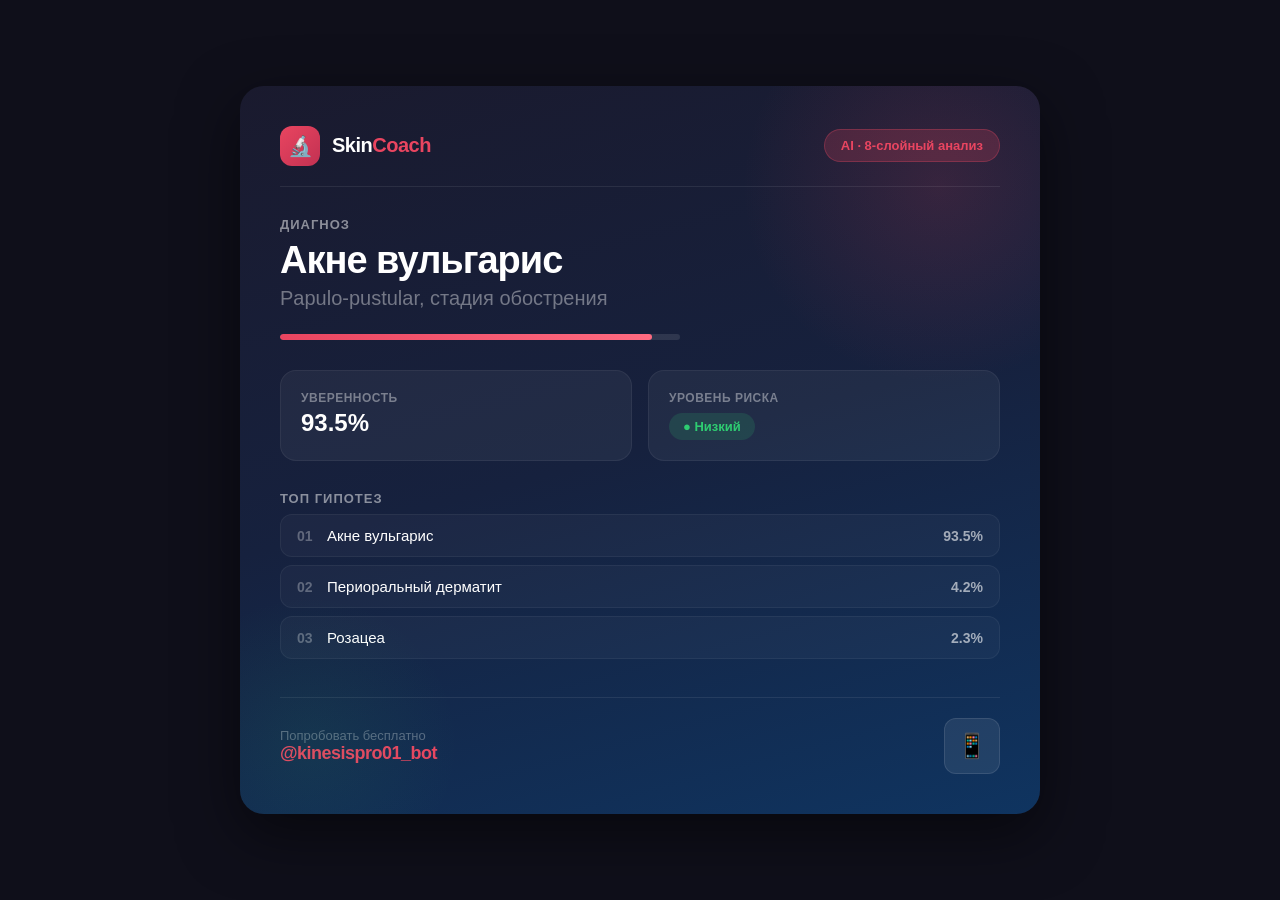
==== static/share_card.html @ bbcf7959 "feat: share card with diagnosis after analysis + share button" ====
<!DOCTYPE html>
<html lang="ru">
<head>
<meta charset="UTF-8">
<meta name="viewport" content="width=device-width, initial-scale=1.0">
<title>SkinCoach — Результат анализа</title>
<style>
* { margin: 0; padding: 0; box-sizing: border-box; }
body {
  display: flex; justify-content: center; align-items: center;
  min-height: 100vh; background: #0f0f1a;
  font-family: -apple-system, BlinkMacSystemFont, 'Segoe UI', Roboto, sans-serif;
}
.card {
  width: 800px; min-height: 600px; border-radius: 24px;
  background: linear-gradient(165deg, #1a1a2e 0%, #16213e 50%, #0f3460 100%);
  padding: 40px; position: relative; overflow: hidden;
  box-shadow: 0 20px 60px rgba(0,0,0,0.5);
}
/* Decorative gradient orbs */
.card::before {
  content: ''; position: absolute; top: -100px; right: -100px;
  width: 400px; height: 400px;
  background: radial-gradient(circle, rgba(233,69,96,0.15) 0%, transparent 70%);
  border-radius: 50%;
}
.card::after {
  content: ''; position: absolute; bottom: -80px; left: -80px;
  width: 300px; height: 300px;
  background: radial-gradient(circle, rgba(46,204,113,0.08) 0%, transparent 70%);
  border-radius: 50%;
}
.header {
  display: flex; justify-content: space-between; align-items: center;
  padding-bottom: 20px; border-bottom: 1px solid rgba(255,255,255,0.08);
}
.logo {
  display: flex; align-items: center; gap: 12px;
}
.logo-icon {
  width: 40px; height: 40px; border-radius: 12px;
  background: linear-gradient(135deg, #e94560, #c23152);
  display: flex; align-items: center; justify-content: center;
  font-size: 20px;
}
.logo-text {
  color: #fff; font-size: 20px; font-weight: 700; letter-spacing: -0.5px;
}
.logo-text span { color: #e94560; }
.badge {
  background: rgba(233,69,96,0.2); color: #e94560;
  padding: 8px 16px; border-radius: 20px; font-size: 13px; font-weight: 600;
  border: 1px solid rgba(233,69,96,0.3);
}
.content { padding: 30px 0; }
.diagnosis-section { margin-bottom: 24px; }
.label { color: rgba(255,255,255,0.5); font-size: 13px; font-weight: 600; text-transform: uppercase; letter-spacing: 1px; margin-bottom: 8px; }
.diagnosis-name {
  font-size: 38px; font-weight: 800; color: #fff;
  letter-spacing: -1px; line-height: 1.1;
}
.diagnosis-sub {
  font-size: 20px; color: rgba(255,255,255,0.4); margin-top: 6px;
}
.confidence-bar {
  margin: 24px 0; height: 6px; border-radius: 3px;
  background: rgba(255,255,255,0.1); overflow: hidden;
  width: 100%; max-width: 400px;
}
.confidence-fill {
  height: 100%; border-radius: 3px;
  background: linear-gradient(90deg, #e94560, #ff6b81);
  transition: width 1s ease;
}
.stats-grid {
  display: grid; grid-template-columns: 1fr 1fr; gap: 16px; margin: 30px 0;
}
.stat-card {
  background: rgba(255,255,255,0.05); border-radius: 16px;
  padding: 20px; border: 1px solid rgba(255,255,255,0.06);
}
.stat-label { color: rgba(255,255,255,0.4); font-size: 12px; font-weight: 600; text-transform: uppercase; letter-spacing: 0.5px; }
.stat-value { color: #fff; font-size: 24px; font-weight: 700; margin-top: 4px; }
.risk-badge {
  display: inline-flex; align-items: center; gap: 6px;
  padding: 6px 14px; border-radius: 20px;
  font-size: 13px; font-weight: 600;
}
.risk-low { background: rgba(46,204,113,0.15); color: #2ecc71; }
.risk-medium { background: rgba(241,196,15,0.15); color: #f1c40f; }
.risk-high { background: rgba(231,76,60,0.15); color: #e74c3c; }
.top3-section { margin-top: 24px; }
.top3-item {
  display: flex; align-items: center; justify-content: space-between;
  padding: 12px 16px; border-radius: 12px;
  background: rgba(255,255,255,0.03); margin-bottom: 8px;
  border: 1px solid rgba(255,255,255,0.05);
}
.top3-rank { color: rgba(255,255,255,0.3); font-weight: 700; font-size: 14px; width: 30px; }
.top3-name { color: #fff; font-size: 15px; flex: 1; }
.top3-pct { color: rgba(255,255,255,0.6); font-size: 14px; font-weight: 600; }
.footer {
  display: flex; justify-content: space-between; align-items: center;
  padding-top: 20px; border-top: 1px solid rgba(255,255,255,0.08);
}
.footer-text { color: rgba(255,255,255,0.3); font-size: 13px; }
.footer-bot { color: #e94560; font-size: 18px; font-weight: 700; letter-spacing: -0.5px; }
.qr-placeholder {
  width: 56px; height: 56px; border-radius: 12px;
  background: rgba(255,255,255,0.08);
  display: flex; align-items: center; justify-content: center;
  font-size: 24px; border: 1px solid rgba(255,255,255,0.1);
}

/* Animations */
@keyframes fadeInUp {
  from { opacity: 0; transform: translateY(20px); }
  to { opacity: 1; transform: translateY(0); }
}
.card > * { animation: fadeInUp 0.6s ease forwards; }
.card > *:nth-child(2) { animation-delay: 0.1s; }
.card > *:nth-child(3) { animation-delay: 0.2s; }
</style>
</head>
<body>
<div class="card">
  <div class="header">
    <div class="logo">
      <div class="logo-icon">🔬</div>
      <div class="logo-text">Skin<span>Coach</span></div>
    </div>
    <span class="badge">AI · 8-слойный анализ</span>
  </div>

  <div class="content">
    <div class="diagnosis-section">
      <div class="label">Диагноз</div>
      <div class="diagnosis-name" id="diagName">Акне вульгарис</div>
      <div class="diagnosis-sub" id="diagSub">Papulo-pustular, стадия обострения</div>
    </div>

    <div class="confidence-bar">
      <div class="confidence-fill" style="width: 93%;" id="confFill"></div>
    </div>

    <div class="stats-grid">
      <div class="stat-card">
        <div class="stat-label">Уверенность</div>
        <div class="stat-value" id="confValue">93.5%</div>
      </div>
      <div class="stat-card">
        <div class="stat-label">Уровень риска</div>
        <div class="stat-value">
          <span class="risk-badge risk-low" id="riskBadge">● Низкий</span>
        </div>
      </div>
    </div>

    <div class="top3-section">
      <div class="label">Топ гипотез</div>
      <div id="top3List">
        <div class="top3-item">
          <span class="top3-rank">01</span>
          <span class="top3-name">Акне вульгарис</span>
          <span class="top3-pct">93.5%</span>
        </div>
        <div class="top3-item">
          <span class="top3-rank">02</span>
          <span class="top3-name">Периоральный дерматит</span>
          <span class="top3-pct">4.2%</span>
        </div>
        <div class="top3-item">
          <span class="top3-rank">03</span>
          <span class="top3-name">Розацеа</span>
          <span class="top3-pct">2.3%</span>
        </div>
      </div>
    </div>
  </div>

  <div class="footer">
    <div>
      <div class="footer-text">Попробовать бесплатно</div>
      <div class="footer-bot">@kinesispro01_bot</div>
    </div>
    <div class="qr-placeholder">📱</div>
  </div>
</div>

<script>
// Data injection point — set values dynamically via URL params or JS
const params = new URLSearchParams(window.location.search);
if (params.get('d')) {
  document.getElementById('diagName').textContent = params.get('d');
  document.getElementById('confValue').textContent = params.get('c') || '93.5%';
  const pct = parseInt(params.get('c')) || 93;
  document.getElementById('confFill').style.width = Math.min(pct, 100) + '%';
  
  const risk = params.get('r') || 'low';
  const badge = document.getElementById('riskBadge');
  badge.className = 'risk-badge risk-' + risk;
  const labels = {low: '● Низкий', medium: '● Средний', high: '● Высокий — к врачу!'};
  badge.textContent = labels[risk] || labels.low;
}
</script>
</body>
</html>
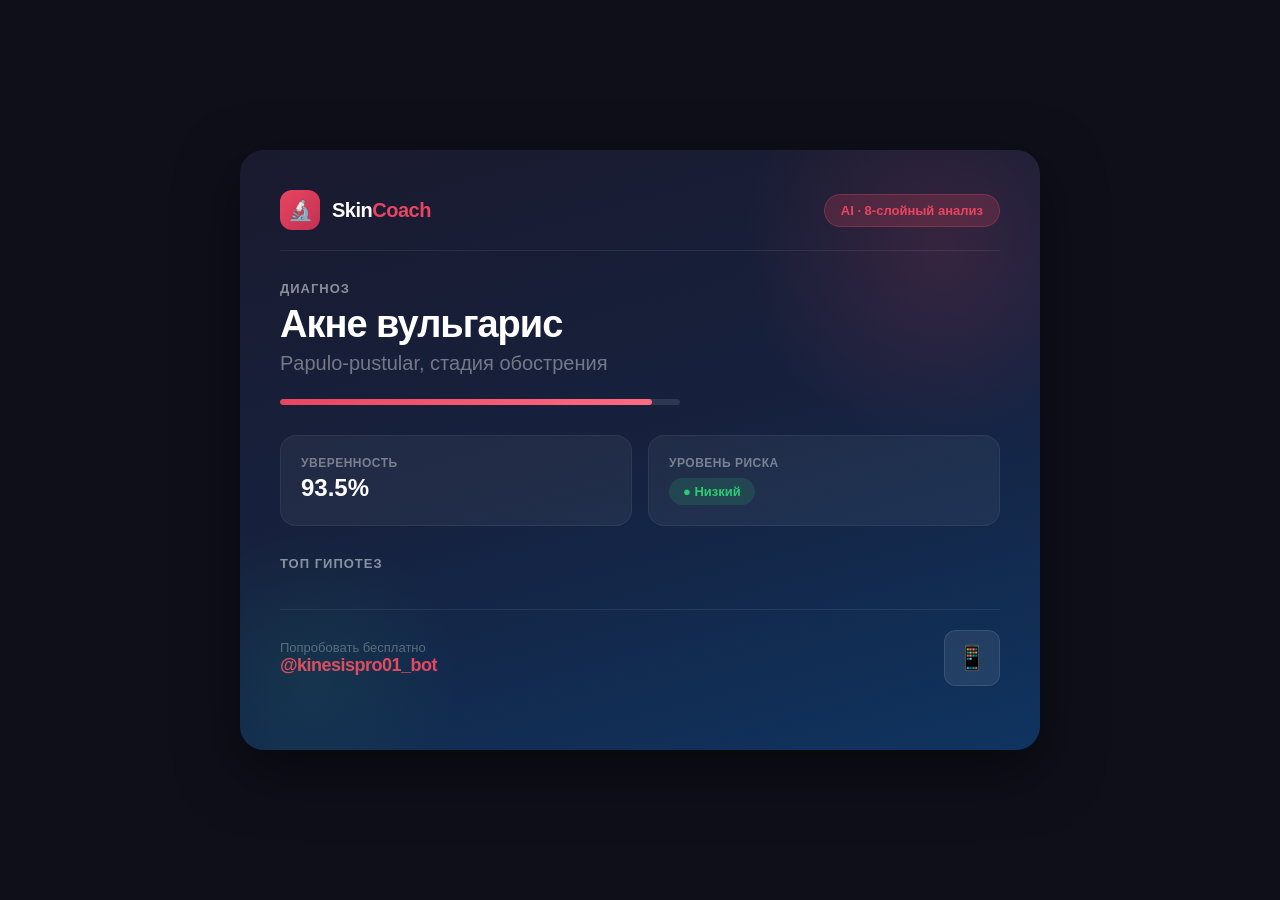
==== commit 6a0126eb: "bot: synced card top3 with text, dynamic gen_card via URL param, confidence normalisation, simplifie" ====
--- a/static/share_card.html
+++ b/static/share_card.html
@@ -159,21 +159,6 @@
     <div class="top3-section">
       <div class="label">Топ гипотез</div>
       <div id="top3List">
-        <div class="top3-item">
-          <span class="top3-rank">01</span>
-          <span class="top3-name">Акне вульгарис</span>
-          <span class="top3-pct">93.5%</span>
-        </div>
-        <div class="top3-item">
-          <span class="top3-rank">02</span>
-          <span class="top3-name">Периоральный дерматит</span>
-          <span class="top3-pct">4.2%</span>
-        </div>
-        <div class="top3-item">
-          <span class="top3-rank">03</span>
-          <span class="top3-name">Розацеа</span>
-          <span class="top3-pct">2.3%</span>
-        </div>
       </div>
     </div>
   </div>
@@ -188,7 +173,7 @@
 </div>
 
 <script>
-// Data injection point — set values dynamically via URL params or JS
+function pad(n){return n<10?'0'+n:n}
 const params = new URLSearchParams(window.location.search);
 if (params.get('d')) {
   document.getElementById('diagName').textContent = params.get('d');
@@ -202,6 +187,20 @@
   const labels = {low: '● Низкий', medium: '● Средний', high: '● Высокий — к врачу!'};
   badge.textContent = labels[risk] || labels.low;
 }
+const t = params.get('t');
+if (t) {
+  try {
+    const top3 = JSON.parse(decodeURIComponent(t));
+    const list = document.getElementById('top3List');
+    list.innerHTML = '';
+    top3.forEach((item, i) => {
+      const div = document.createElement('div');
+      div.className = 'top3-item';
+      div.innerHTML = '<span class="top3-rank">'+pad(i+1)+'</span><span class="top3-name">'+item[0]+'</span><span class="top3-pct">'+item[1]+'</span>';
+      list.appendChild(div);
+    });
+  } catch(e){}
+}
 </script>
 </body>
 </html>
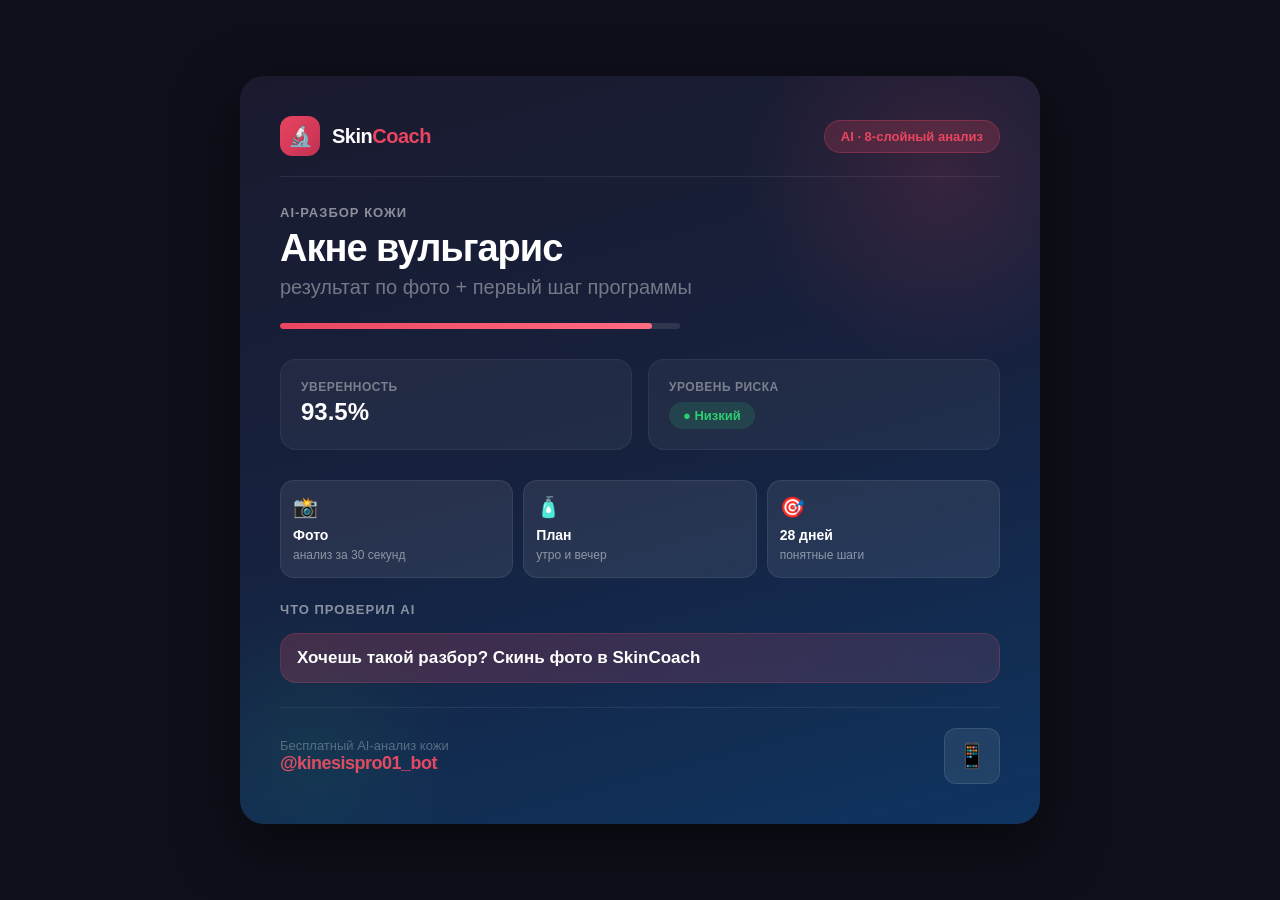
==== commit ba19ae37: "feat: photo-first onboarding, single clarifying question, card right after analysis - /start now ask" ====
--- a/static/share_card.html
+++ b/static/share_card.html
@@ -12,7 +12,7 @@
   font-family: -apple-system, BlinkMacSystemFont, 'Segoe UI', Roboto, sans-serif;
 }
 .card {
-  width: 800px; min-height: 600px; border-radius: 24px;
+  width: 800px; min-height: 700px; border-radius: 24px;
   background: linear-gradient(165deg, #1a1a2e 0%, #16213e 50%, #0f3460 100%);
   padding: 40px; position: relative; overflow: hidden;
   box-shadow: 0 20px 60px rgba(0,0,0,0.5);
@@ -52,7 +52,7 @@
   padding: 8px 16px; border-radius: 20px; font-size: 13px; font-weight: 600;
   border: 1px solid rgba(233,69,96,0.3);
 }
-.content { padding: 30px 0; }
+.content { padding: 28px 0 24px; }
 .diagnosis-section { margin-bottom: 24px; }
 .label { color: rgba(255,255,255,0.5); font-size: 13px; font-weight: 600; text-transform: uppercase; letter-spacing: 1px; margin-bottom: 8px; }
 .diagnosis-name {
@@ -99,6 +99,23 @@
 .top3-rank { color: rgba(255,255,255,0.3); font-weight: 700; font-size: 14px; width: 30px; }
 .top3-name { color: #fff; font-size: 15px; flex: 1; }
 .top3-pct { color: rgba(255,255,255,0.6); font-size: 14px; font-weight: 600; }
+.value-strip {
+  display: grid; grid-template-columns: repeat(3, 1fr); gap: 10px;
+  margin: 22px 0 24px;
+}
+.value-item {
+  background: rgba(255,255,255,0.08); border: 1px solid rgba(255,255,255,0.08);
+  border-radius: 14px; padding: 14px 12px;
+}
+.value-icon { font-size: 20px; margin-bottom: 8px; }
+.value-title { color: #fff; font-size: 14px; font-weight: 700; line-height: 1.2; }
+.value-sub { color: rgba(255,255,255,0.48); font-size: 12px; margin-top: 4px; line-height: 1.25; }
+.cta-line {
+  margin-top: 16px; padding: 14px 16px; border-radius: 16px;
+  background: linear-gradient(90deg, rgba(233,69,96,0.22), rgba(255,107,129,0.12));
+  color: #fff; font-weight: 700; font-size: 17px;
+  border: 1px solid rgba(233,69,96,0.22);
+}
 .footer {
   display: flex; justify-content: space-between; align-items: center;
   padding-top: 20px; border-top: 1px solid rgba(255,255,255,0.08);
@@ -134,9 +151,9 @@
 
   <div class="content">
     <div class="diagnosis-section">
-      <div class="label">Диагноз</div>
+      <div class="label">AI-разбор кожи</div>
       <div class="diagnosis-name" id="diagName">Акне вульгарис</div>
-      <div class="diagnosis-sub" id="diagSub">Papulo-pustular, стадия обострения</div>
+      <div class="diagnosis-sub" id="diagSub">результат по фото + первый шаг программы</div>
     </div>
 
     <div class="confidence-bar">
@@ -156,16 +173,36 @@
       </div>
     </div>
 
+    <div class="value-strip">
+      <div class="value-item">
+        <div class="value-icon">📸</div>
+        <div class="value-title">Фото</div>
+        <div class="value-sub">анализ за 30 секунд</div>
+      </div>
+      <div class="value-item">
+        <div class="value-icon">🧴</div>
+        <div class="value-title">План</div>
+        <div class="value-sub">утро и вечер</div>
+      </div>
+      <div class="value-item">
+        <div class="value-icon">🎯</div>
+        <div class="value-title">28 дней</div>
+        <div class="value-sub">понятные шаги</div>
+      </div>
+    </div>
+
     <div class="top3-section">
-      <div class="label">Топ гипотез</div>
+      <div class="label">Что проверил AI</div>
       <div id="top3List">
       </div>
     </div>
+
+    <div class="cta-line">Хочешь такой разбор? Скинь фото в SkinCoach</div>
   </div>
 
   <div class="footer">
     <div>
-      <div class="footer-text">Попробовать бесплатно</div>
+      <div class="footer-text">Бесплатный AI-анализ кожи</div>
       <div class="footer-bot">@kinesispro01_bot</div>
     </div>
     <div class="qr-placeholder">📱</div>
@@ -177,20 +214,21 @@
 const params = new URLSearchParams(window.location.search);
 if (params.get('d')) {
   document.getElementById('diagName').textContent = params.get('d');
-  document.getElementById('confValue').textContent = params.get('c') || '93.5%';
+  const confRaw = params.get('c') || '93.5';
+  document.getElementById('confValue').textContent = confRaw.toString().includes('%') ? confRaw : confRaw + '%';
   const pct = parseInt(params.get('c')) || 93;
   document.getElementById('confFill').style.width = Math.min(pct, 100) + '%';
   
   const risk = params.get('r') || 'low';
   const badge = document.getElementById('riskBadge');
   badge.className = 'risk-badge risk-' + risk;
-  const labels = {low: '● Низкий', medium: '● Средний', high: '● Высокий — к врачу!'};
+  const labels = {low: '● Низкий', medium: '● Средний', high: '● Высокий'};
   badge.textContent = labels[risk] || labels.low;
 }
 const t = params.get('t');
 if (t) {
   try {
-    const top3 = JSON.parse(decodeURIComponent(t));
+    const top3 = JSON.parse(t);
     const list = document.getElementById('top3List');
     list.innerHTML = '';
     top3.forEach((item, i) => {
